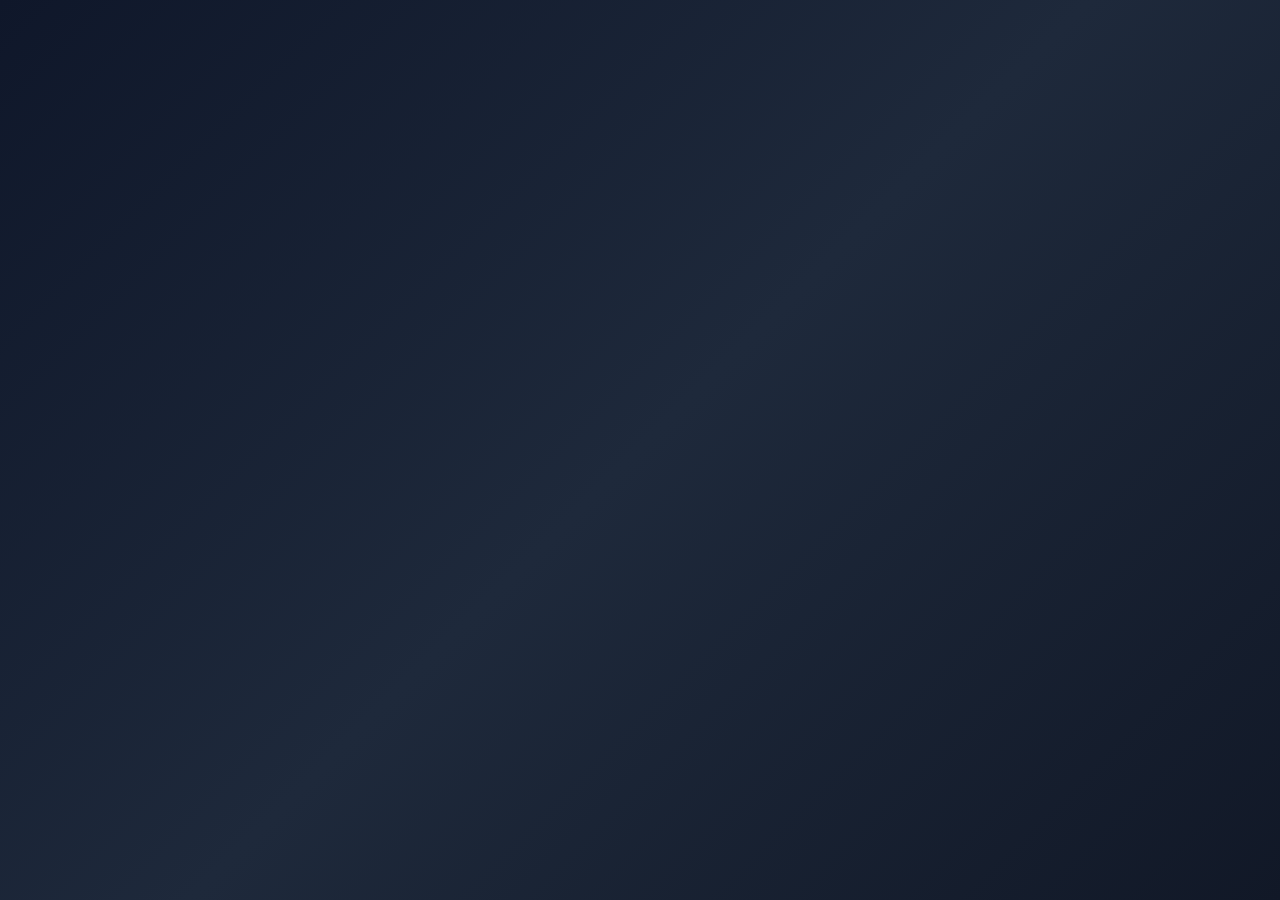
==== index.html @ 54ce23ca "Create index.html" ====
<!DOCTYPE html>
<html lang="en">
<head>
    <meta charset="UTF-8">
    <meta name="viewport" content="width=device-width, initial-scale=1.0">

    <!-- SEO -->
    <title>Ice Chill Bar - Best Chill Discord Server for Friends & Fun</title>
    <meta name="description" content="Join Ice Chill Bar, a chill Discord server for fun talks, gaming, memes, music, events, and making new friends online.">
    <meta name="keywords" content="Discord server, chill server, fun community, gaming server, make friends, active discord, hangout server">

    <!-- Google Font -->
    <link href="https://fonts.googleapis.com/css2?family=Poppins:wght@300;400;500;600;700&display=swap" rel="stylesheet">

    <style>
        * {
            margin: 0;
            padding: 0;
            box-sizing: border-box;
            font-family: 'Poppins', sans-serif;
        }

        body {
            background: linear-gradient(135deg, #0f172a, #1e293b, #111827);
            color: white;
            min-height: 100vh;
        }

        nav {
            display: flex;
            justify-content: space-between;
            align-items: center;
            padding: 20px 60px;
            background: rgba(255,255,255,0.05);
            backdrop-filter: blur(10px);
            position: sticky;
            top: 0;
        }

        .logo {
            font-size: 28px;
            font-weight: 700;
            color: #7dd3fc;
        }

        .hero {
            display: flex;
            flex-direction: column;
            align-items: center;
            justify-content: center;
            text-align: center;
            padding: 120px 20px;
        }

        .hero h1 {
            font-size: 64px;
            margin-bottom: 20px;
            color: #e0f2fe;
        }

        .hero p {
            max-width: 800px;
            font-size: 20px;
            color: #cbd5e1;
            line-height: 1.8;
        }

        .join-btn {
            margin-top: 35px;
            padding: 16px 40px;
            border-radius: 15px;
            border: none;
            background: #38bdf8;
            color: white;
            font-size: 18px;
            font-weight: 600;
            cursor: pointer;
            transition: 0.3s ease;
            text-decoration: none;
        }

        .join-btn:hover {
            transform: translateY(-4px);
            background: #0ea5e9;
</html>
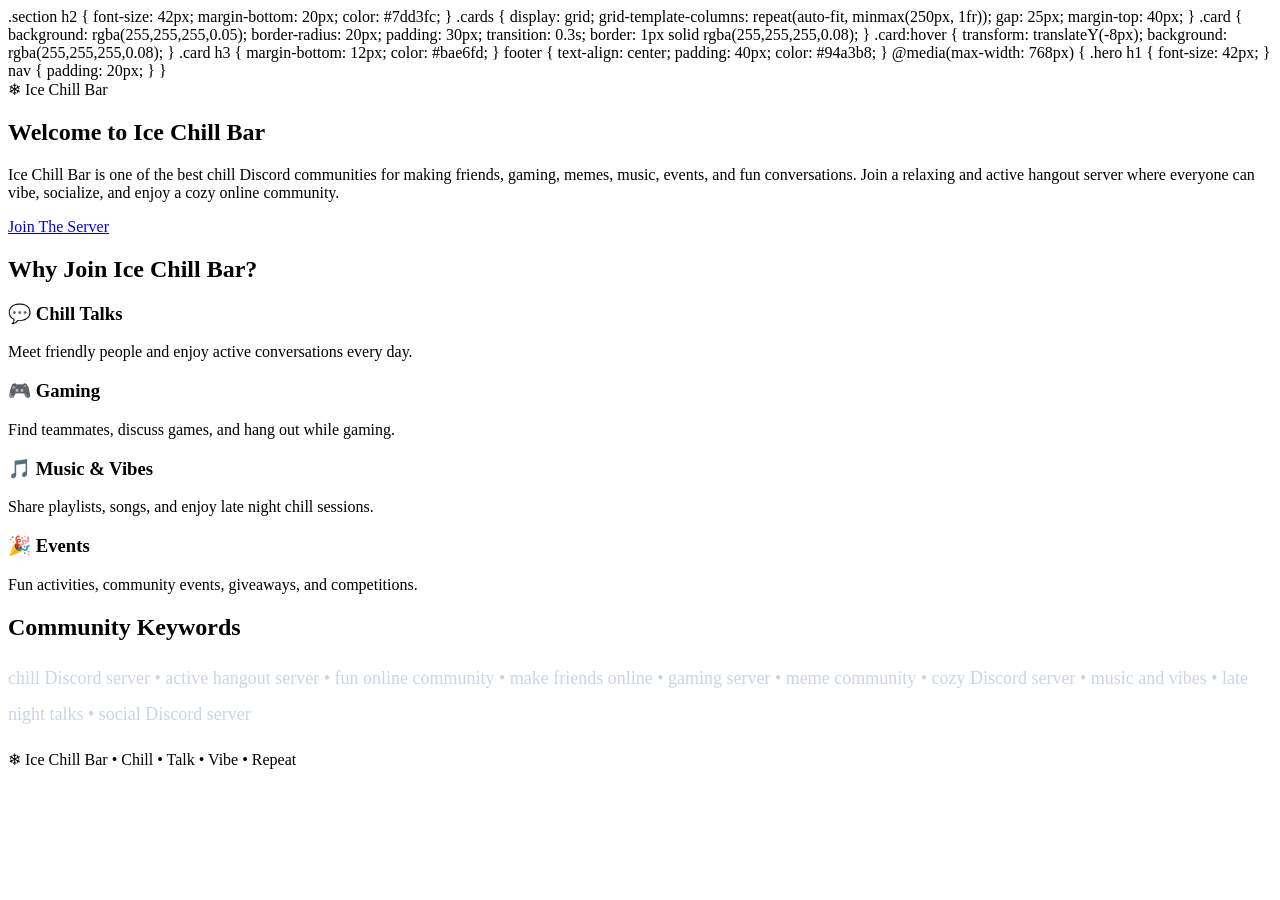
==== commit 8ce41f61: "Update index.html" ====
--- a/index.html
+++ b/index.html
@@ -1,85 +1,107 @@
 <!DOCTYPE html>
-<html lang="en">
-<head>
-    <meta charset="UTF-8">
-    <meta name="viewport" content="width=device-width, initial-scale=1.0">
-
-    <!-- SEO -->
-    <title>Ice Chill Bar - Best Chill Discord Server for Friends & Fun</title>
-    <meta name="description" content="Join Ice Chill Bar, a chill Discord server for fun talks, gaming, memes, music, events, and making new friends online.">
-    <meta name="keywords" content="Discord server, chill server, fun community, gaming server, make friends, active discord, hangout server">
-
-    <!-- Google Font -->
-    <link href="https://fonts.googleapis.com/css2?family=Poppins:wght@300;400;500;600;700&display=swap" rel="stylesheet">
-
-    <style>
-        * {
-            margin: 0;
-            padding: 0;
-            box-sizing: border-box;
-            font-family: 'Poppins', sans-serif;
-        }
-
-        body {
-            background: linear-gradient(135deg, #0f172a, #1e293b, #111827);
-            color: white;
-            min-height: 100vh;
-        }
-
-        nav {
-            display: flex;
-            justify-content: space-between;
-            align-items: center;
-            padding: 20px 60px;
-            background: rgba(255,255,255,0.05);
-            backdrop-filter: blur(10px);
-            position: sticky;
-            top: 0;
-        }
-
-        .logo {
-            font-size: 28px;
-            font-weight: 700;
+        .section h2 {
+            font-size: 42px;
+            margin-bottom: 20px;
             color: #7dd3fc;
         }
 
-        .hero {
-            display: flex;
-            flex-direction: column;
-            align-items: center;
-            justify-content: center;
-            text-align: center;
-            padding: 120px 20px;
+        .cards {
+            display: grid;
+            grid-template-columns: repeat(auto-fit, minmax(250px, 1fr));
+            gap: 25px;
+            margin-top: 40px;
         }
 
-        .hero h1 {
-            font-size: 64px;
-            margin-bottom: 20px;
-            color: #e0f2fe;
+        .card {
+            background: rgba(255,255,255,0.05);
+            border-radius: 20px;
+            padding: 30px;
+            transition: 0.3s;
+            border: 1px solid rgba(255,255,255,0.08);
         }
 
-        .hero p {
-            max-width: 800px;
-            font-size: 20px;
-            color: #cbd5e1;
-            line-height: 1.8;
+        .card:hover {
+            transform: translateY(-8px);
+            background: rgba(255,255,255,0.08);
         }
 
-        .join-btn {
-            margin-top: 35px;
-            padding: 16px 40px;
-            border-radius: 15px;
-            border: none;
-            background: #38bdf8;
-            color: white;
-            font-size: 18px;
-            font-weight: 600;
-            cursor: pointer;
-            transition: 0.3s ease;
-            text-decoration: none;
+        .card h3 {
+            margin-bottom: 12px;
+            color: #bae6fd;
         }
 
-        .join-btn:hover {
-            transform: translateY(-4px);
-            background: #0ea5e9;
+        footer {
+            text-align: center;
+            padding: 40px;
+            color: #94a3b8;
+        }
+
+        @media(max-width: 768px) {
+            .hero h1 {
+                font-size: 42px;
+            }
+
+            nav {
+                padding: 20px;
+            }
+        }
+    </style>
+</head>
+<body>
+
+    <nav>
+        <div class="logo">❄ Ice Chill Bar</div>
+    </nav>
+
+    <section class="hero">
+        <h1>Welcome to Ice Chill Bar</h1>
+
+        <p>
+            Ice Chill Bar is one of the best chill Discord communities for making friends,
+            gaming, memes, music, events, and fun conversations. Join a relaxing and active
+            hangout server where everyone can vibe, socialize, and enjoy a cozy online community.
+        </p>
+
+        <a class="join-btn" href="YOUR_DISCORD_INVITE_LINK">Join The Server</a>
+    </section>
+
+    <section class="section">
+        <h2>Why Join Ice Chill Bar?</h2>
+
+        <div class="cards">
+            <div class="card">
+                <h3>💬 Chill Talks</h3>
+                <p>Meet friendly people and enjoy active conversations every day.</p>
+            </div>
+
+            <div class="card">
+                <h3>🎮 Gaming</h3>
+                <p>Find teammates, discuss games, and hang out while gaming.</p>
+            </div>
+
+            <div class="card">
+                <h3>🎵 Music & Vibes</h3>
+                <p>Share playlists, songs, and enjoy late night chill sessions.</p>
+            </div>
+
+            <div class="card">
+                <h3>🎉 Events</h3>
+                <p>Fun activities, community events, giveaways, and competitions.</p>
+            </div>
+        </div>
+    </section>
+
+    <section class="section">
+        <h2>Community Keywords</h2>
+
+        <p style="line-height: 2; color: #cbd5e1; font-size: 18px;">
+            chill Discord server • active hangout server • fun online community • make friends online • gaming server • meme community • cozy Discord server • music and vibes • late night talks • social Discord server
+        </p>
+    </section>
+
+    <footer>
+        ❄ Ice Chill Bar • Chill • Talk • Vibe • Repeat
+    </footer>
+
+</body>
 </html>
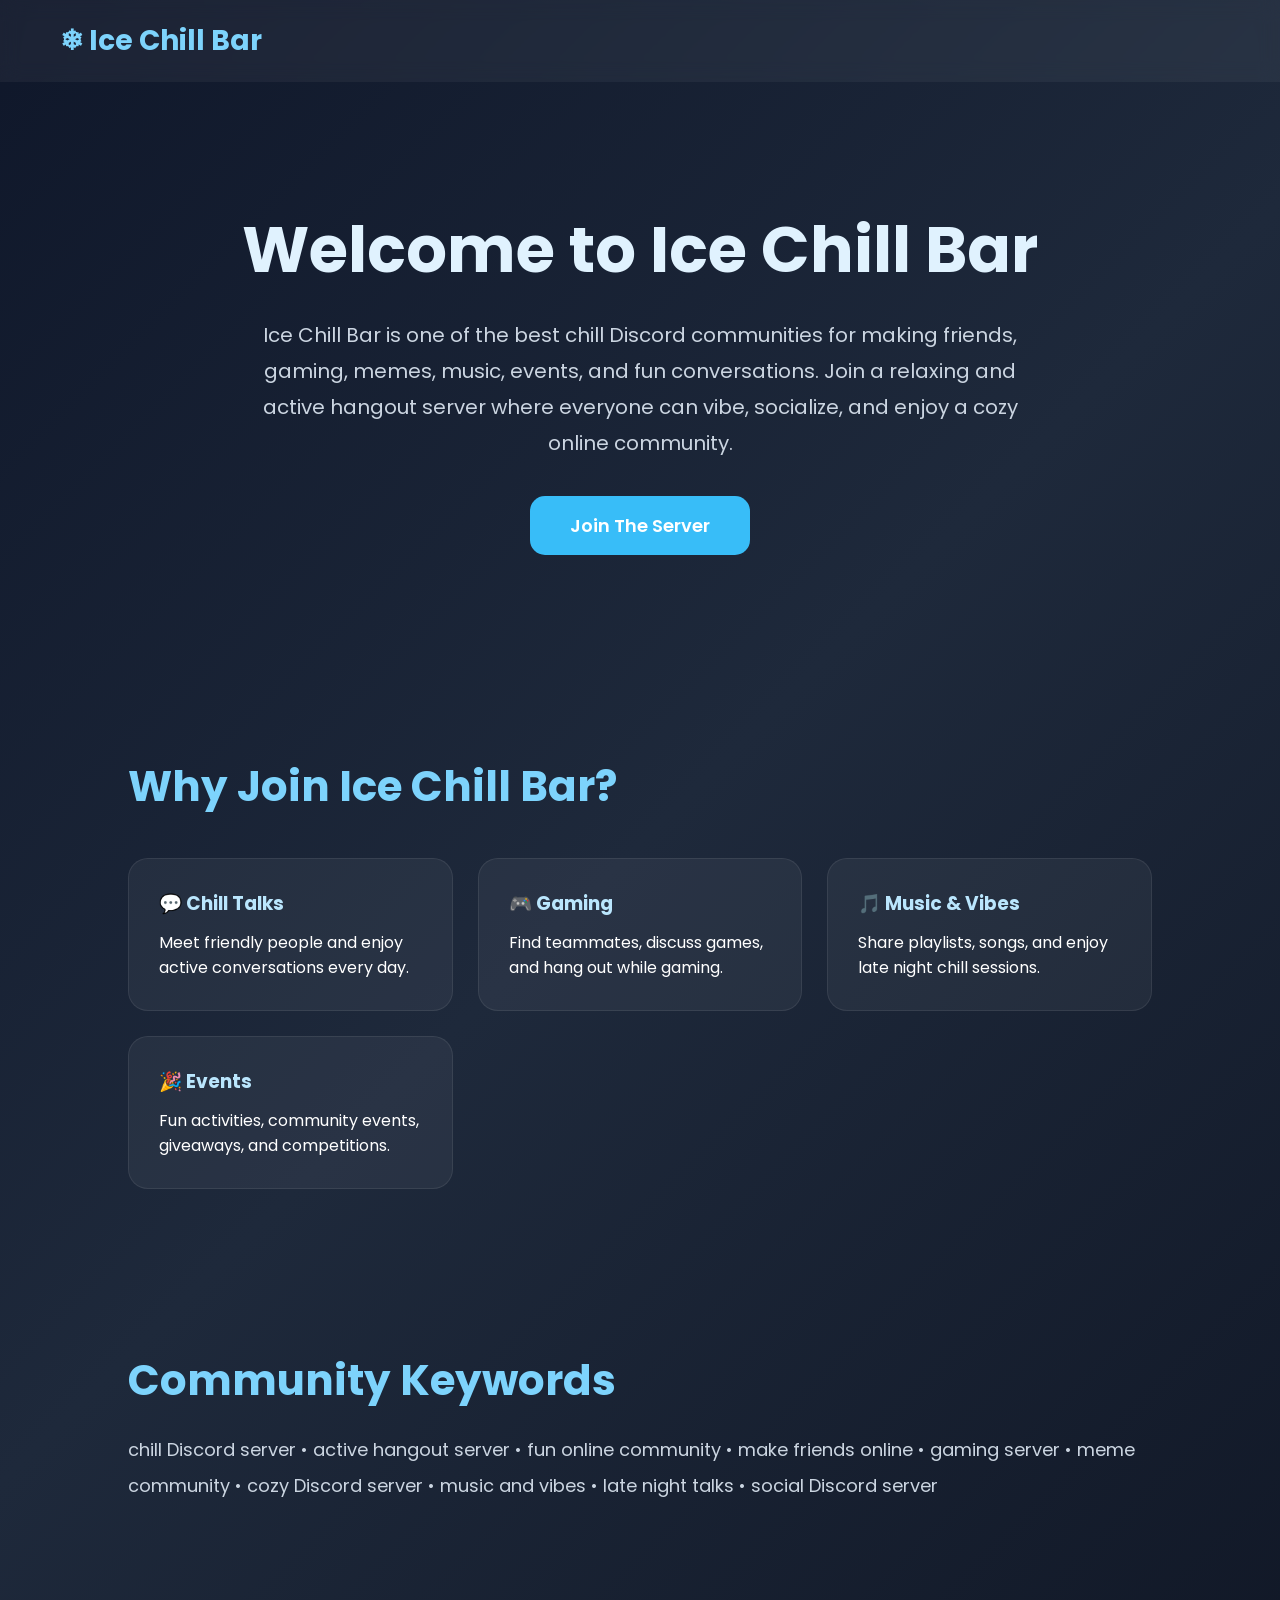
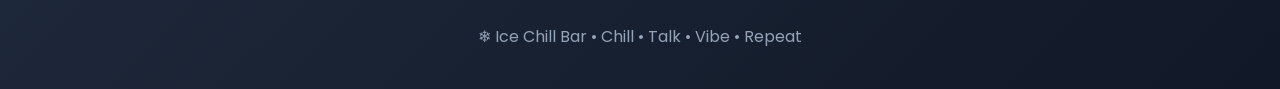
==== commit 2ee02352: "Update index.html" ====
--- a/index.html
+++ b/index.html
@@ -1,4 +1,93 @@
 <!DOCTYPE html>
+<html lang="en">
+<head>
+    <meta charset="UTF-8">
+    <meta name="viewport" content="width=device-width, initial-scale=1.0">
+
+    <!-- SEO -->
+    <title>Ice Chill Bar - Best Chill Discord Server for Friends & Fun</title>
+    <meta name="description" content="Join Ice Chill Bar, a chill Discord server for fun talks, gaming, memes, music, events, and making new friends online.">
+    <meta name="keywords" content="Discord server, chill server, fun community, gaming server, make friends, active discord, hangout server">
+
+    <!-- Google Font -->
+    <link href="https://fonts.googleapis.com/css2?family=Poppins:wght@300;400;500;600;700&display=swap" rel="stylesheet">
+
+        <style>
+        * {
+            margin: 0;
+            padding: 0;
+            box-sizing: border-box;
+            font-family: 'Poppins', sans-serif;
+        }
+
+        body {
+            background: linear-gradient(135deg, #0f172a, #1e293b, #111827);
+            color: white;
+            min-height: 100vh;
+        }
+
+        nav {
+            display: flex;
+            justify-content: space-between;
+            align-items: center;
+            padding: 20px 60px;
+            background: rgba(255,255,255,0.05);
+            backdrop-filter: blur(10px);
+            position: sticky;
+            top: 0;
+        }
+
+        .logo {
+            font-size: 28px;
+            font-weight: 700;
+            color: #7dd3fc;
+        }
+
+        .hero {
+            display: flex;
+            flex-direction: column;
+            align-items: center;
+            justify-content: center;
+            text-align: center;
+            padding: 120px 20px;
+        }
+
+        .hero h1 {
+            font-size: 64px;
+            margin-bottom: 20px;
+            color: #e0f2fe;
+        }
+
+        .hero p {
+            max-width: 800px;
+            font-size: 20px;
+            color: #cbd5e1;
+            line-height: 1.8;
+        }
+
+        .join-btn {
+            margin-top: 35px;
+            padding: 16px 40px;
+            border-radius: 15px;
+            border: none;
+            background: #38bdf8;
+            color: white;
+            font-size: 18px;
+            font-weight: 600;
+            cursor: pointer;
+            transition: 0.3s ease;
+            text-decoration: none;
+        }
+        .join-btn:hover {
+            transform: translateY(-4px);
+            background: #0ea5e9;
+        }
+
+        .section {
+            padding: 80px 10%;
+        }
+
+
         .section h2 {
             font-size: 42px;
             margin-bottom: 20px;
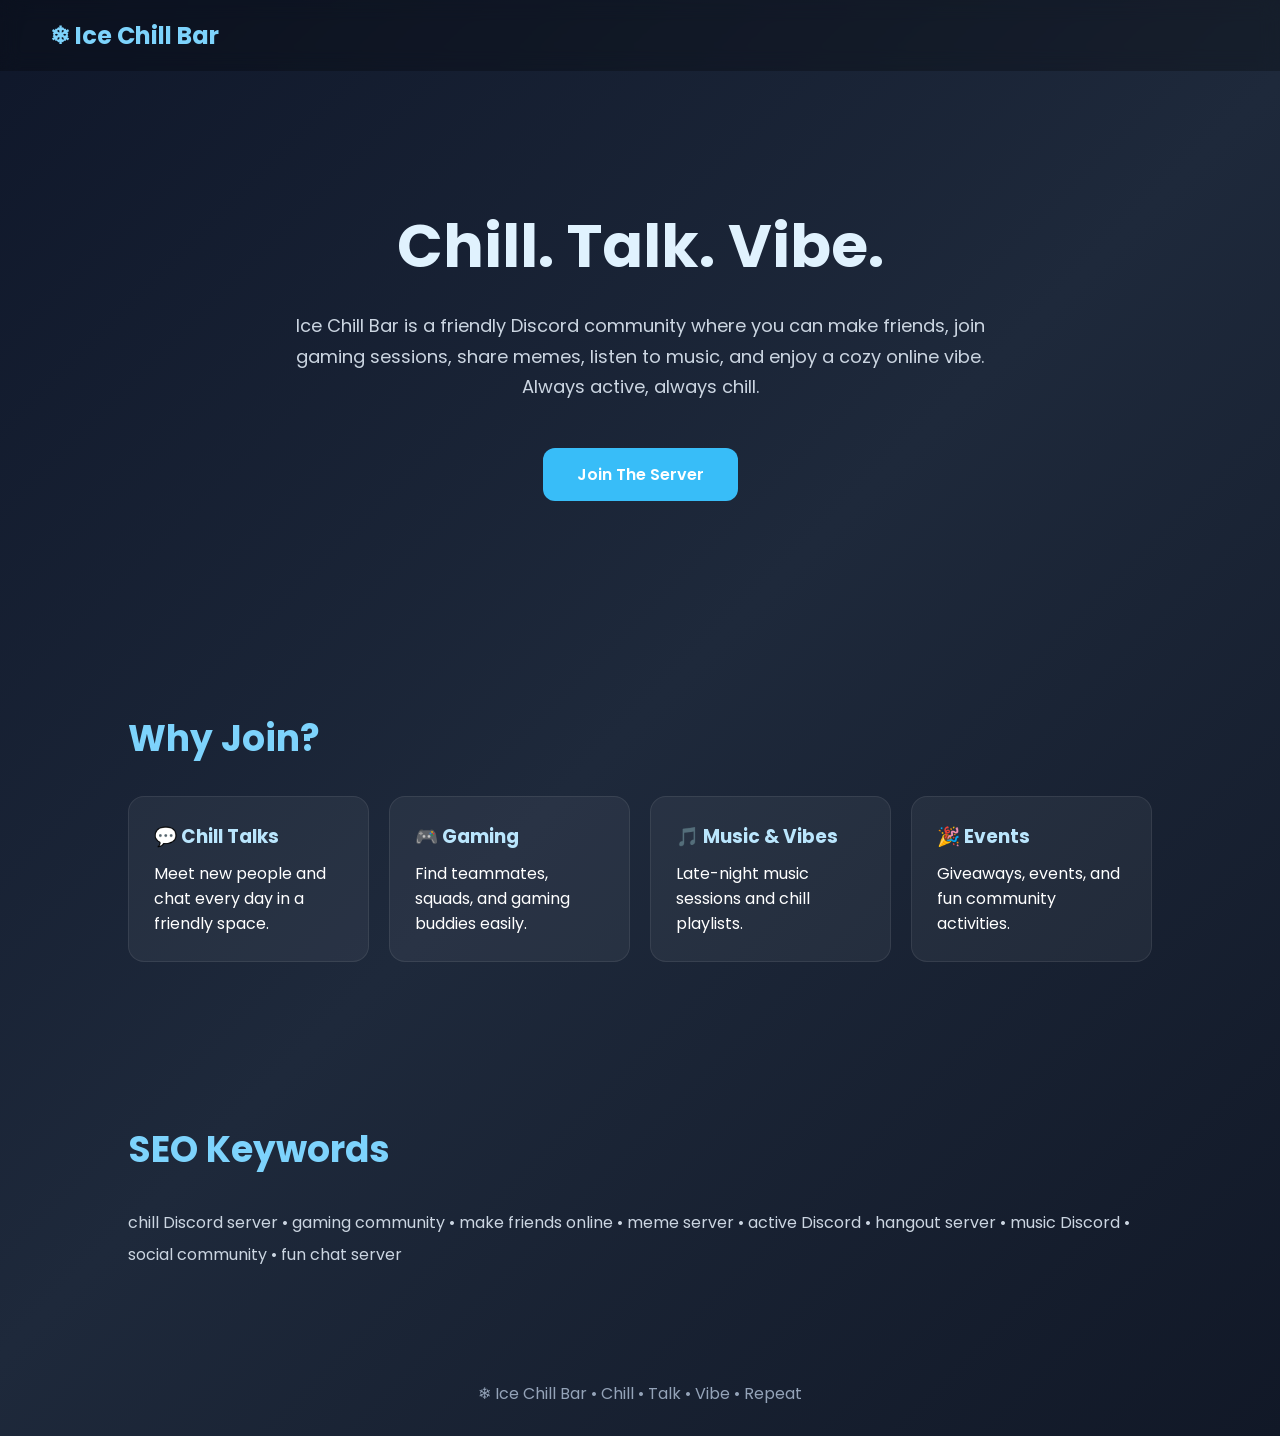
==== commit a6f8f931: "Update index.html" ====
--- a/index.html
+++ b/index.html
@@ -1,196 +1,219 @@
 <!DOCTYPE html>
 <html lang="en">
 <head>
-    <meta charset="UTF-8">
-    <meta name="viewport" content="width=device-width, initial-scale=1.0">
-
-    <!-- SEO -->
-    <title>Ice Chill Bar - Best Chill Discord Server for Friends & Fun</title>
-    <meta name="description" content="Join Ice Chill Bar, a chill Discord server for fun talks, gaming, memes, music, events, and making new friends online.">
-    <meta name="keywords" content="Discord server, chill server, fun community, gaming server, make friends, active discord, hangout server">
-
-    <!-- Google Font -->
-    <link href="https://fonts.googleapis.com/css2?family=Poppins:wght@300;400;500;600;700&display=swap" rel="stylesheet">
-
-        <style>
-        * {
-            margin: 0;
-            padding: 0;
-            box-sizing: border-box;
-            font-family: 'Poppins', sans-serif;
-        }
-
-        body {
-            background: linear-gradient(135deg, #0f172a, #1e293b, #111827);
-            color: white;
-            min-height: 100vh;
-        }
-
-        nav {
-            display: flex;
-            justify-content: space-between;
-            align-items: center;
-            padding: 20px 60px;
-            background: rgba(255,255,255,0.05);
-            backdrop-filter: blur(10px);
-            position: sticky;
-            top: 0;
-        }
-
-        .logo {
-            font-size: 28px;
-            font-weight: 700;
-            color: #7dd3fc;
-        }
-
-        .hero {
-            display: flex;
-            flex-direction: column;
-            align-items: center;
-            justify-content: center;
-            text-align: center;
-            padding: 120px 20px;
-        }
-
-        .hero h1 {
-            font-size: 64px;
-            margin-bottom: 20px;
-            color: #e0f2fe;
-        }
-
-        .hero p {
-            max-width: 800px;
-            font-size: 20px;
-            color: #cbd5e1;
-            line-height: 1.8;
-        }
-
-        .join-btn {
-            margin-top: 35px;
-            padding: 16px 40px;
-            border-radius: 15px;
-            border: none;
-            background: #38bdf8;
-            color: white;
-            font-size: 18px;
-            font-weight: 600;
-            cursor: pointer;
-            transition: 0.3s ease;
-            text-decoration: none;
-        }
-        .join-btn:hover {
-            transform: translateY(-4px);
-            background: #0ea5e9;
-        }
-
-        .section {
-            padding: 80px 10%;
-        }
-
-
-        .section h2 {
-            font-size: 42px;
-            margin-bottom: 20px;
-            color: #7dd3fc;
-        }
-
-        .cards {
-            display: grid;
-            grid-template-columns: repeat(auto-fit, minmax(250px, 1fr));
-            gap: 25px;
-            margin-top: 40px;
-        }
-
-        .card {
-            background: rgba(255,255,255,0.05);
-            border-radius: 20px;
-            padding: 30px;
-            transition: 0.3s;
-            border: 1px solid rgba(255,255,255,0.08);
-        }
-
-        .card:hover {
-            transform: translateY(-8px);
-            background: rgba(255,255,255,0.08);
-        }
-
-        .card h3 {
-            margin-bottom: 12px;
-            color: #bae6fd;
-        }
-
-        footer {
-            text-align: center;
-            padding: 40px;
-            color: #94a3b8;
-        }
-
-        @media(max-width: 768px) {
-            .hero h1 {
-                font-size: 42px;
-            }
-
-            nav {
-                padding: 20px;
-            }
-        }
-    </style>
+<meta charset="UTF-8">
+<meta name="viewport" content="width=device-width, initial-scale=1.0">
+
+<!-- SEO -->
+<title>Ice Chill Bar | Best Chill Discord Community</title>
+<meta name="description" content="Join Ice Chill Bar — a chill Discord community for gaming, memes, music, events, and making friends online. Active, friendly, and always vibing.">
+<meta name="keywords" content="Discord server, chill Discord, gaming community, make friends online, meme server, music Discord, active server, hangout Discord">
+
+<!-- Open Graph (Discord/Google preview) -->
+<meta property="og:title" content="Ice Chill Bar - Chill Discord Community">
+<meta property="og:description" content="A cozy Discord hangout for gaming, memes, music, and making friends. Join the vibe today.">
+<meta property="og:type" content="website">
+
+<!-- Twitter -->
+<meta name="twitter:card" content="summary_large_image">
+
+<link href="https://fonts.googleapis.com/css2?family=Poppins:wght@300;400;600;700&display=swap" rel="stylesheet">
+
+<style>
+* {
+    margin: 0;
+    padding: 0;
+    box-sizing: border-box;
+    font-family: 'Poppins', sans-serif;
+}
+
+html {
+    scroll-behavior: smooth;
+}
+
+body {
+    background: linear-gradient(135deg, #0f172a, #1e293b, #111827);
+    color: white;
+}
+
+/* NAV */
+nav {
+    display: flex;
+    justify-content: space-between;
+    padding: 18px 50px;
+    position: sticky;
+    top: 0;
+    background: rgba(0,0,0,0.25);
+    backdrop-filter: blur(10px);
+}
+
+.logo {
+    font-size: 24px;
+    font-weight: 700;
+    color: #7dd3fc;
+}
+
+/* HERO */
+.hero {
+    text-align: center;
+    padding: 130px 20px;
+    animation: fadeUp 1s ease;
+}
+
+.hero h1 {
+    font-size: 60px;
+    color: #e0f2fe;
+}
+
+.hero p {
+    max-width: 750px;
+    margin: 20px auto;
+    font-size: 18px;
+    color: #cbd5e1;
+    line-height: 1.7;
+}
+
+/* BUTTON */
+.btn {
+    display: inline-block;
+    margin-top: 25px;
+    padding: 14px 34px;
+    background: #38bdf8;
+    color: white;
+    border-radius: 12px;
+    text-decoration: none;
+    font-weight: 600;
+    transition: 0.3s;
+}
+
+.btn:hover {
+    transform: translateY(-4px);
+    background: #0ea5e9;
+}
+
+/* SECTIONS */
+.section {
+    padding: 80px 10%;
+}
+
+.section h2 {
+    font-size: 36px;
+    color: #7dd3fc;
+    margin-bottom: 30px;
+}
+
+/* CARDS */
+.cards {
+    display: grid;
+    grid-template-columns: repeat(auto-fit, minmax(240px, 1fr));
+    gap: 20px;
+}
+
+.card {
+    padding: 25px;
+    background: rgba(255,255,255,0.05);
+    border-radius: 16px;
+    border: 1px solid rgba(255,255,255,0.08);
+    transition: 0.3s;
+}
+
+.card:hover {
+    transform: translateY(-6px);
+    background: rgba(255,255,255,0.08);
+}
+
+.card h3 {
+    color: #bae6fd;
+    margin-bottom: 10px;
+}
+
+/* FOOTER */
+footer {
+    text-align: center;
+    padding: 30px;
+    color: #94a3b8;
+}
+
+/* ANIMATION */
+@keyframes fadeUp {
+    from { opacity: 0; transform: translateY(30px); }
+    to { opacity: 1; transform: translateY(0); }
+}
+
+/* MOBILE */
+@media (max-width: 768px) {
+    .hero h1 { font-size: 38px; }
+    nav { padding: 15px 20px; }
+}
+</style>
+
+<!-- Schema.org -->
+<script type="application/ld+json">
+{
+  "@context": "https://schema.org",
+  "@type": "Organization",
+  "name": "Ice Chill Bar",
+  "description": "A chill Discord community for gaming, memes, music, and making friends online.",
+  "url": "YOUR_WEBSITE_URL"
+}
+</script>
+
 </head>
+
 <body>
 
-    <nav>
-        <div class="logo">❄ Ice Chill Bar</div>
-    </nav>
-
-    <section class="hero">
-        <h1>Welcome to Ice Chill Bar</h1>
-
-        <p>
-            Ice Chill Bar is one of the best chill Discord communities for making friends,
-            gaming, memes, music, events, and fun conversations. Join a relaxing and active
-            hangout server where everyone can vibe, socialize, and enjoy a cozy online community.
-        </p>
-
-        <a class="join-btn" href="YOUR_DISCORD_INVITE_LINK">Join The Server</a>
-    </section>
-
-    <section class="section">
-        <h2>Why Join Ice Chill Bar?</h2>
-
-        <div class="cards">
-            <div class="card">
-                <h3>💬 Chill Talks</h3>
-                <p>Meet friendly people and enjoy active conversations every day.</p>
-            </div>
-
-            <div class="card">
-                <h3>🎮 Gaming</h3>
-                <p>Find teammates, discuss games, and hang out while gaming.</p>
-            </div>
-
-            <div class="card">
-                <h3>🎵 Music & Vibes</h3>
-                <p>Share playlists, songs, and enjoy late night chill sessions.</p>
-            </div>
-
-            <div class="card">
-                <h3>🎉 Events</h3>
-                <p>Fun activities, community events, giveaways, and competitions.</p>
-            </div>
-        </div>
-    </section>
-
-    <section class="section">
-        <h2>Community Keywords</h2>
-
-        <p style="line-height: 2; color: #cbd5e1; font-size: 18px;">
-            chill Discord server • active hangout server • fun online community • make friends online • gaming server • meme community • cozy Discord server • music and vibes • late night talks • social Discord server
-        </p>
-    </section>
-
-    <footer>
-        ❄ Ice Chill Bar • Chill • Talk • Vibe • Repeat
-    </footer>
+<nav>
+    <div class="logo">❄ Ice Chill Bar</div>
+</nav>
+
+<section class="hero">
+    <h1>Chill. Talk. Vibe.</h1>
+
+    <p>
+        Ice Chill Bar is a friendly Discord community where you can make friends,
+        join gaming sessions, share memes, listen to music, and enjoy a cozy online vibe.
+        Always active, always chill.
+    </p>
+
+    <a class="btn" href="YOUR_DISCORD_INVITE_LINK">Join The Server</a>
+</section>
+
+<section class="section">
+    <h2>Why Join?</h2>
+
+    <div class="cards">
+        <div class="card">
+            <h3>💬 Chill Talks</h3>
+            <p>Meet new people and chat every day in a friendly space.</p>
+        </div>
+
+        <div class="card">
+            <h3>🎮 Gaming</h3>
+            <p>Find teammates, squads, and gaming buddies easily.</p>
+        </div>
+
+        <div class="card">
+            <h3>🎵 Music & Vibes</h3>
+            <p>Late-night music sessions and chill playlists.</p>
+        </div>
+
+        <div class="card">
+            <h3>🎉 Events</h3>
+            <p>Giveaways, events, and fun community activities.</p>
+        </div>
+    </div>
+</section>
+
+<section class="section">
+    <h2>SEO Keywords</h2>
+    <p style="color:#cbd5e1; line-height:2;">
+        chill Discord server • gaming community • make friends online • meme server • active Discord • hangout server • music Discord • social community • fun chat server
+    </p>
+</section>
+
+<footer>
+    ❄ Ice Chill Bar • Chill • Talk • Vibe • Repeat
+</footer>
 
 </body>
 </html>
